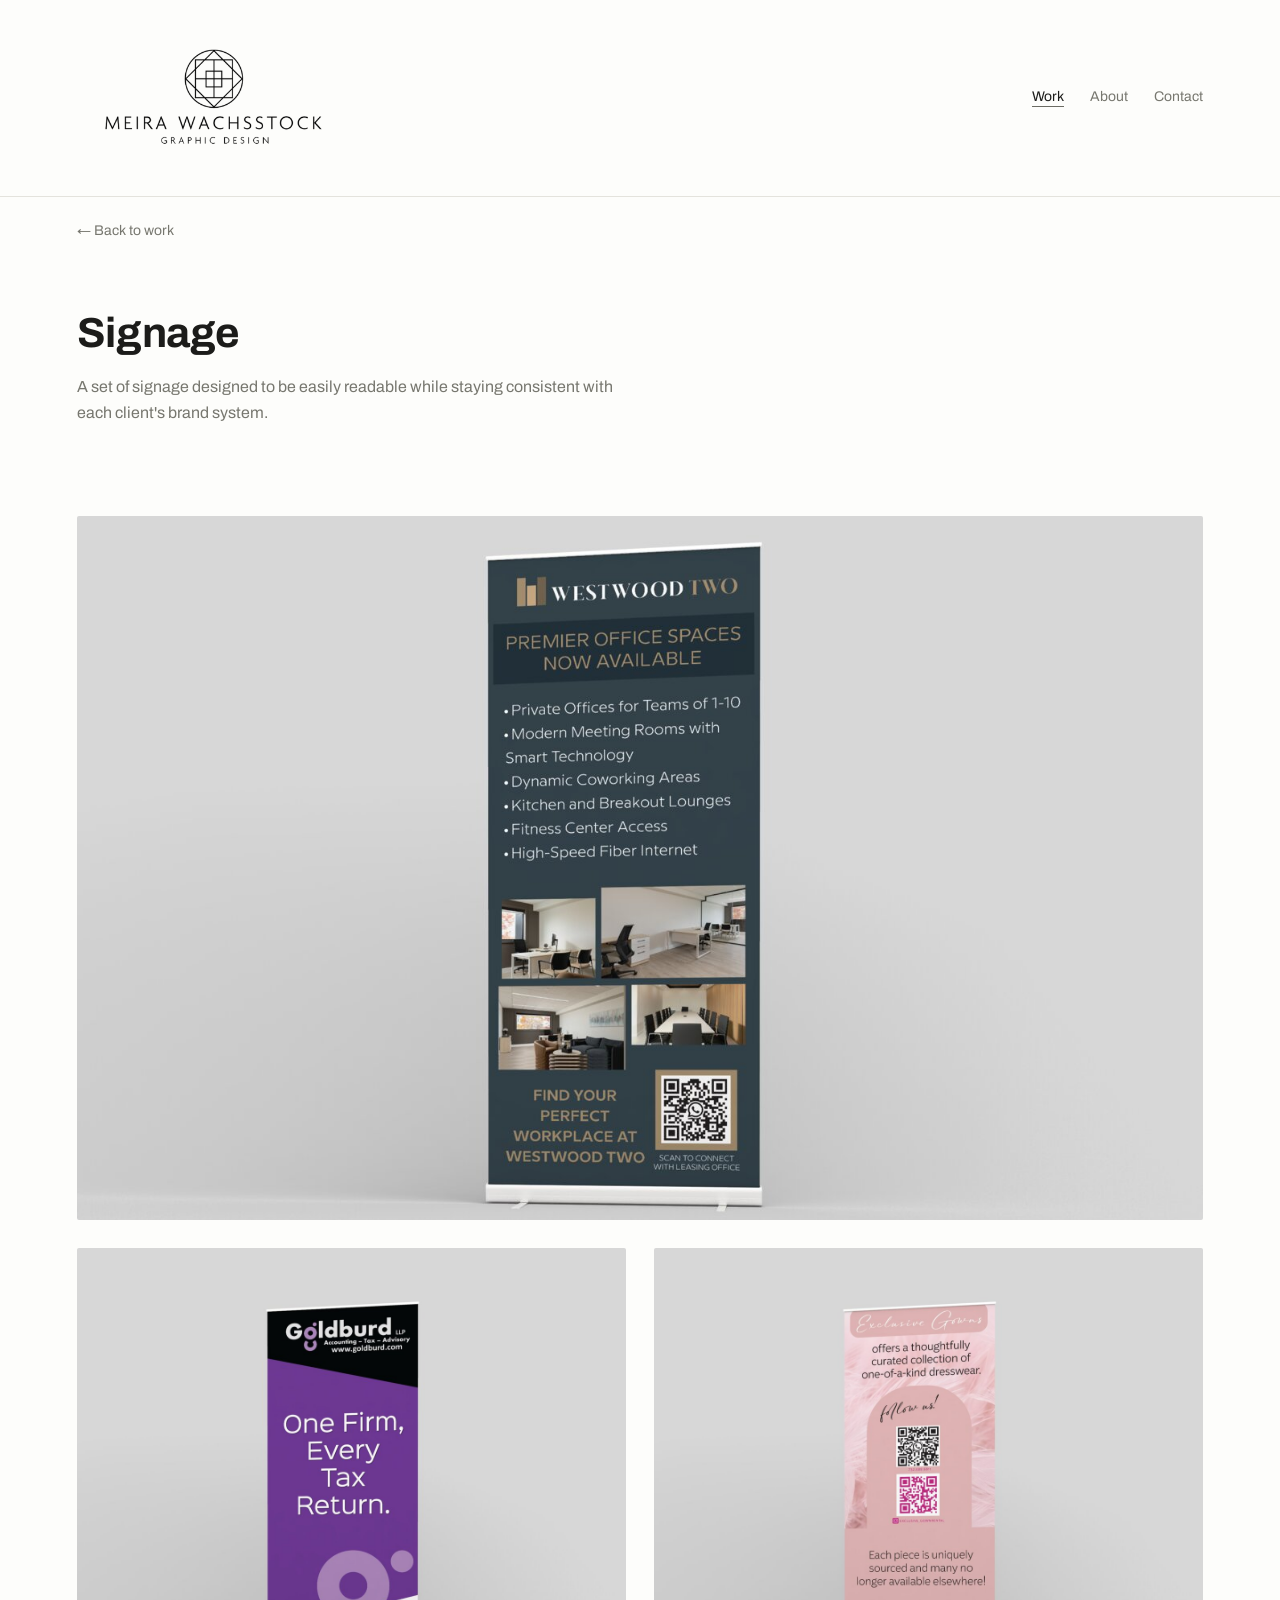
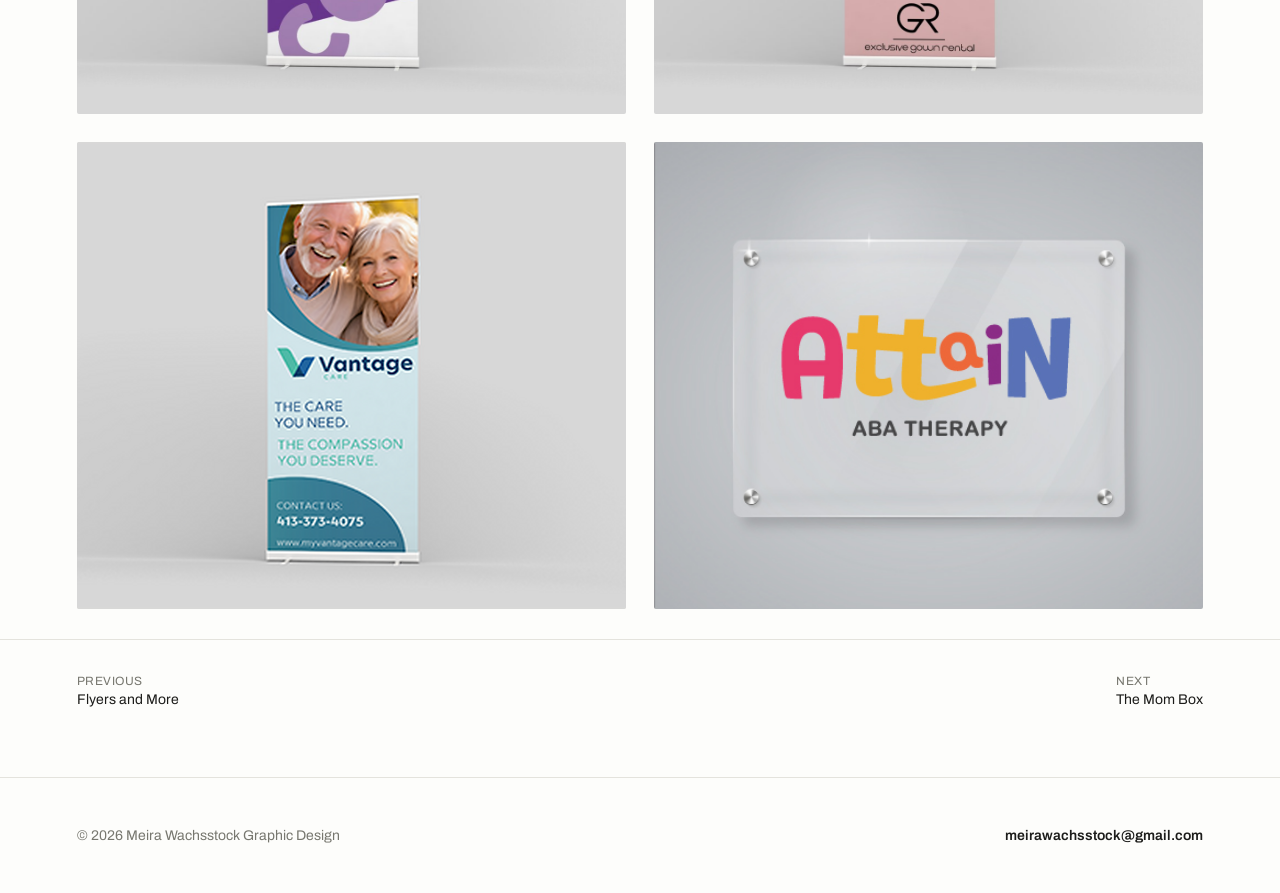
==== signage.html @ a4e6522c "Add files via upload" ====
<!DOCTYPE html>
<html lang="en">
<head>
<meta charset="UTF-8">
<meta name="viewport" content="width=device-width, initial-scale=1.0">
<title>Signage — Meira Wachsstock</title>
<link rel="preconnect" href="https://fonts.googleapis.com">
<link rel="preconnect" href="https://fonts.gstatic.com" crossorigin>
<link href="https://fonts.googleapis.com/css2?family=Archivo:wght@400;500;600;700&display=swap" rel="stylesheet">
<link rel="stylesheet" href="style.css">
</head>
<body>

<header>
  <a class="name" href="index.html"><img src="images/logo.png" alt="Meira Wachsstock — Graphic Design"></a>
  <nav>
    <a href="index.html" class="current">Work</a>
    <a href="about.html">About</a>
    <a href="contact.html">Contact</a>
  </nav>
</header>

<a class="back-link" href="index.html">&larr; Back to work</a>

<div class="page-head">
  <h1>Signage</h1>
  <p class="lede">A set of signage designed to be easily readable while staying consistent with each client's brand system.</p>
</div>


<div class="project-images">
  <div class="full"><img src="images/signage-westwood.jpg" alt="Westwood Two banner stand mockup"></div>
  <div class="split">
    <div class="full"><img src="images/signage-goldburd.jpg" alt="Goldburd LLP banner stand mockup"></div>
    <div class="full"><img src="images/signage-exclusive-gowns.jpg" alt="Exclusive Gown Rental banner stand mockup"></div>
  </div>
  <div class="split">
    <div class="full"><img src="images/signage-vantage.png" alt="Vantage Care banner stand mockup"></div>
    <div class="full"><img src="images/signage-attain.jpg" alt="Attain ABA Therapy wall sign mockup"></div>
  </div>
</div>


<div class="project-nav">
  <a href="flyers-and-more.html"><span class="lbl">Previous</span>Flyers and More</a>
  <a href="the-mom-box.html"><span class="lbl">Next</span>The Mom Box</a>
</div>

<footer>
  <span>© 2026 Meira Wachsstock Graphic Design</span>
  <a class="email" href="mailto:meirawachsstock@gmail.com">meirawachsstock@gmail.com</a>
</footer>

</body>
</html>
---- style.css ----
:root{
  --bg:#FDFDFB;
  --ink:#1C1C1A;
  --gray:#77776F;
  --line:#E4E3DD;
  --accent:#6B6B63;
}
*{box-sizing:border-box; margin:0; padding:0;}
body{
  font-family:'Archivo', Arial, sans-serif;
  background:var(--bg);
  color:var(--ink);
  -webkit-font-smoothing:antialiased;
}
a{color:inherit; text-decoration:none;}
img{display:block; width:100%; height:100%; object-fit:cover;}

/* ===== Header ===== */
header{
  display:flex; justify-content:space-between; align-items:center;
  flex-wrap:wrap; gap:16px;
  padding:28px 6vw;
  border-bottom:1px solid var(--line);
}
.name{font-size:18px; font-weight:700; letter-spacing:0.01em;}
.name img{height:140px; width:auto; display:block; image-rendering:-webkit-optimize-contrast;}
.name.name-lg img{height:210px;}
header{flex-wrap:wrap;}
nav{display:flex; gap:26px; flex-wrap:wrap;}
nav a{
  font-size:14px; color:var(--gray);
  padding-bottom:2px; border-bottom:1px solid transparent;
}
nav a:hover, nav a:focus-visible, nav a.current{color:var(--ink); border-color:var(--accent);}

/* ===== Intro (home) ===== */
.intro{
  padding:90px 6vw 60px;
  max-width:760px;
}
.intro h1{
  font-size:clamp(30px, 5vw, 46px);
  font-weight:700;
  line-height:1.25;
  letter-spacing:-0.01em;
}
.intro p{
  margin-top:18px;
  font-size:16px;
  color:var(--gray);
  line-height:1.6;
  max-width:560px;
}

/* ===== Work grid ===== */
.work{
  padding:20px 6vw 100px;
  display:grid;
  grid-template-columns:repeat(2, 1fr);
  gap:44px 32px;
}
.card{display:block;}
.thumb{
  aspect-ratio:4/3;
  background:var(--line);
  overflow:hidden;
  border-radius:2px;
}
.thumb .placeholder{
  width:100%; height:100%;
  display:flex; align-items:center; justify-content:center;
  font-size:13px; color:var(--gray);
  letter-spacing:0.03em;
  text-align:center;
  padding:10px;
}
.card-title{
  margin-top:14px;
  font-size:16px; font-weight:600;
}
.card-cat{
  margin-top:2px;
  font-size:13px; color:var(--gray);
}
.card:hover .card-title{color:var(--accent);}

/* ===== Simple page header (about / contact / project) ===== */
.page-head{
  padding:70px 6vw 40px;
  max-width:760px;
}
.page-head .kicker{
  font-size:13px; color:var(--accent); font-weight:600;
  letter-spacing:0.04em; text-transform:uppercase; margin-bottom:10px;
}
.page-head h1{
  font-size:clamp(28px, 4.5vw, 42px);
  font-weight:700; line-height:1.2; letter-spacing:-0.01em;
}
.page-head p.lede{
  margin-top:16px; color:var(--gray); font-size:16px; line-height:1.6; max-width:560px;
}

/* ===== Project detail ===== */
.back-link{
  display:inline-block;
  padding:26px 6vw 0;
  font-size:14px; color:var(--gray);
}
.back-link:hover{color:var(--accent);}
.project-meta{
  padding:14px 6vw 40px;
  display:flex; gap:36px; flex-wrap:wrap;
  font-size:14px; color:var(--gray);
  border-bottom:1px solid var(--line);
  max-width:900px;
}
.project-meta b{color:var(--ink); display:block; font-size:12px; text-transform:uppercase; letter-spacing:0.04em; margin-bottom:4px; font-weight:600;}
.project-images{
  padding:50px 6vw 30px;
  display:grid; gap:28px;
}
.project-images .full{aspect-ratio:16/10; background:var(--line); border-radius:2px; overflow:hidden;}
.project-images .full .placeholder{
  width:100%; height:100%; display:flex; align-items:center; justify-content:center;
  color:var(--gray); font-size:14px;
}
.project-images .split{display:grid; grid-template-columns:1fr 1fr; gap:28px;}
.project-images .split .full{aspect-ratio:4/3.4;}
.project-copy{
  padding:20px 6vw 90px; max-width:640px;
}
.project-copy p{color:var(--gray); font-size:15px; line-height:1.75; margin-bottom:16px;}
.project-nav{
  border-top:1px solid var(--line);
  padding:34px 6vw 70px;
  display:flex; justify-content:space-between;
  font-size:14px;
}
.project-nav a:hover{color:var(--accent);}
.project-nav .lbl{display:block; font-size:12px; color:var(--gray); text-transform:uppercase; letter-spacing:0.04em; margin-bottom:4px;}

/* ===== About intro w/ portrait ===== */
.about-intro{
  padding:70px 6vw 40px;
  display:flex; align-items:center; gap:44px; flex-wrap:wrap;
  max-width:900px;
}
.about-photo{
  width:180px; height:180px; border-radius:50%;
  overflow:hidden; flex-shrink:0;
  border:1px solid var(--line-strong, var(--line));
}
.about-photo img{width:100%; height:100%; object-fit:cover;}
.about-intro-text{flex:1; min-width:240px;}
.about-intro-text .kicker{
  font-size:13px; color:var(--accent); font-weight:600;
  letter-spacing:0.04em; text-transform:uppercase; margin-bottom:10px;
}
.about-intro-text h1{
  font-size:clamp(26px, 4vw, 40px);
  font-weight:700; line-height:1.2; letter-spacing:-0.01em;
}
.about-intro-text p.lede{
  margin-top:14px; color:var(--gray); font-size:16px; line-height:1.6;
}
@media (max-width:600px){
  .about-intro{flex-direction:column; align-items:flex-start;}
}
.about{
  padding:0 6vw 90px;
  display:grid;
  grid-template-columns:1fr 1fr;
  gap:50px;
  max-width:1000px;
}
.about h2{font-size:22px; font-weight:700; margin-bottom:16px;}
.about p{color:var(--gray); font-size:15px; line-height:1.7; max-width:480px;}
.about-facts{font-size:14px; line-height:2;}
.about-facts b{font-weight:600;}

/* ===== Contact page ===== */
.contact-body{
  padding:0 6vw 100px;
  max-width:520px;
}
.contact-row{
  border-top:1px solid var(--line);
  padding:20px 0;
  display:flex; justify-content:space-between; align-items:baseline;
  font-size:15px;
}
.contact-row:last-child{border-bottom:1px solid var(--line);}
.contact-row .label{color:var(--gray); font-size:13px; text-transform:uppercase; letter-spacing:0.04em;}
.contact-row a:hover{color:var(--accent);}

/* ===== Footer ===== */
footer{
  padding:50px 6vw;
  border-top:1px solid var(--line);
  display:flex; justify-content:space-between; align-items:center;
  flex-wrap:wrap; gap:14px;
  font-size:14px; color:var(--gray);
}
footer .email{color:var(--ink); font-weight:600;}
footer .email:hover{color:var(--accent);}

a:focus-visible{outline:2px solid var(--accent); outline-offset:3px;}

@media (max-width:760px){
  .work{grid-template-columns:1fr;}
  .about{grid-template-columns:1fr;}
  .project-images .split{grid-template-columns:1fr;}
  .name img{height:90px;}
  .name.name-lg img{height:120px;}
}
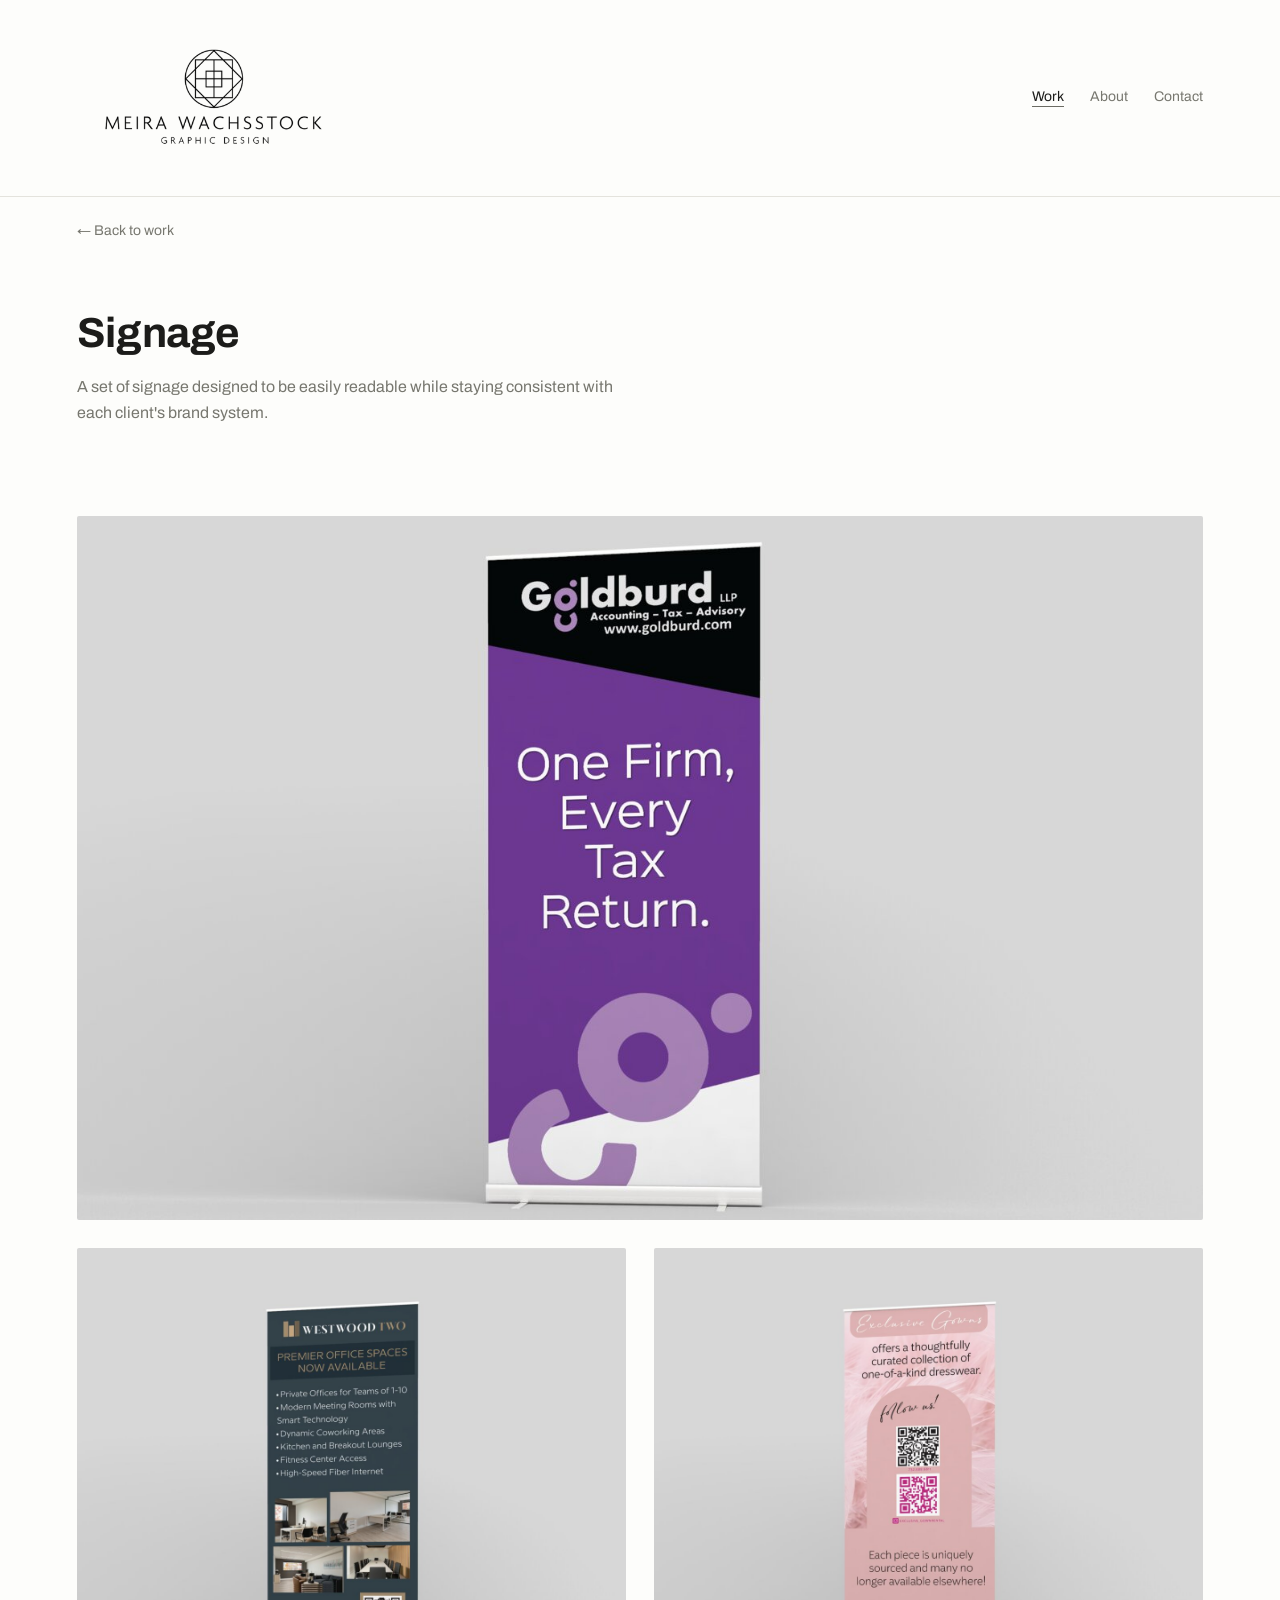
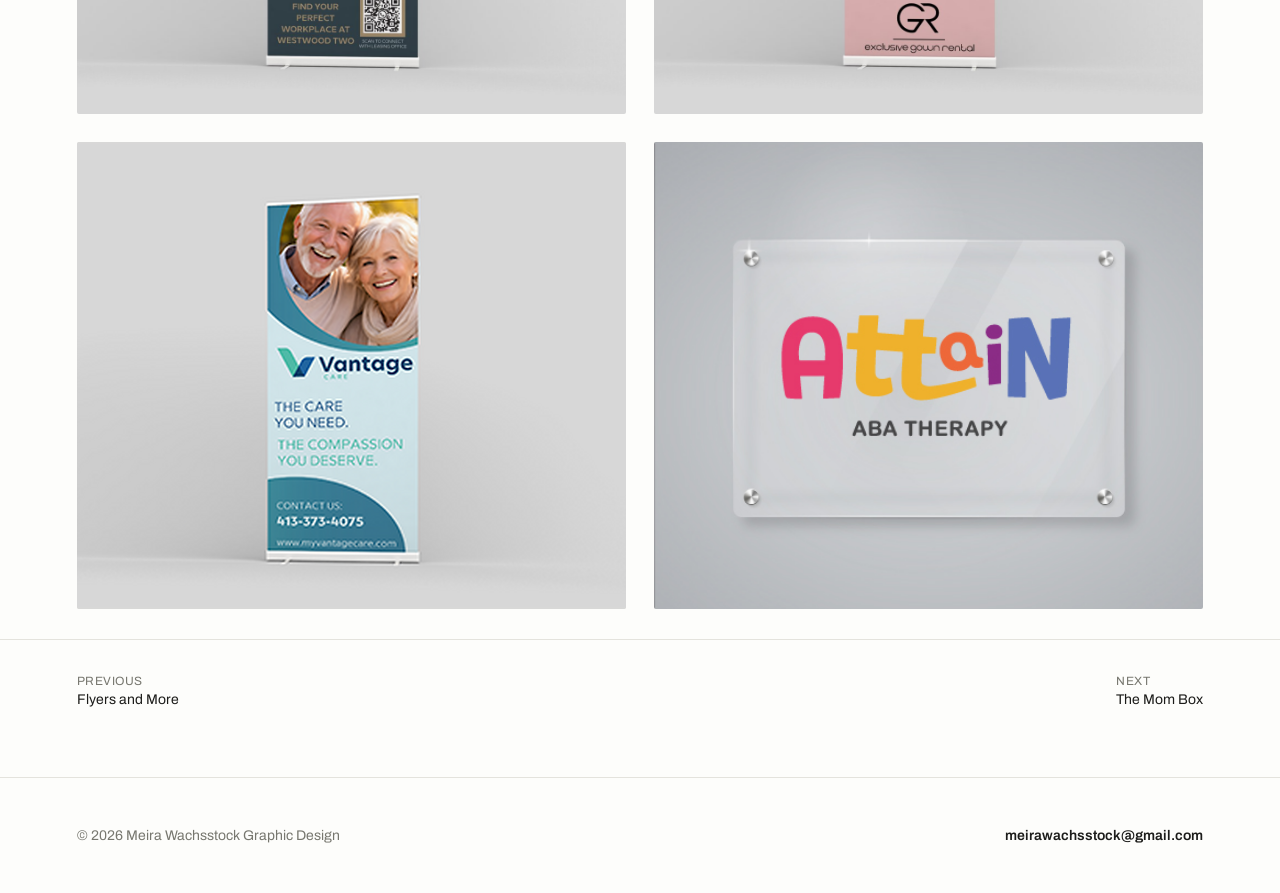
==== commit 81866a8c: "Update signage.html hello world" ====
--- a/signage.html
+++ b/signage.html
@@ -29,9 +29,9 @@
 
 
 <div class="project-images">
-  <div class="full"><img src="images/signage-westwood.jpg" alt="Westwood Two banner stand mockup"></div>
+     <div class="full"><img src="images/signage-goldburd.jpg" alt="Goldburd LLP banner stand mockup"></div>
   <div class="split">
-    <div class="full"><img src="images/signage-goldburd.jpg" alt="Goldburd LLP banner stand mockup"></div>
+    <div class="full"><img src="images/signage-westwood.jpg" alt="Westwood Two banner stand mockup"></div>
     <div class="full"><img src="images/signage-exclusive-gowns.jpg" alt="Exclusive Gown Rental banner stand mockup"></div>
   </div>
   <div class="split">
